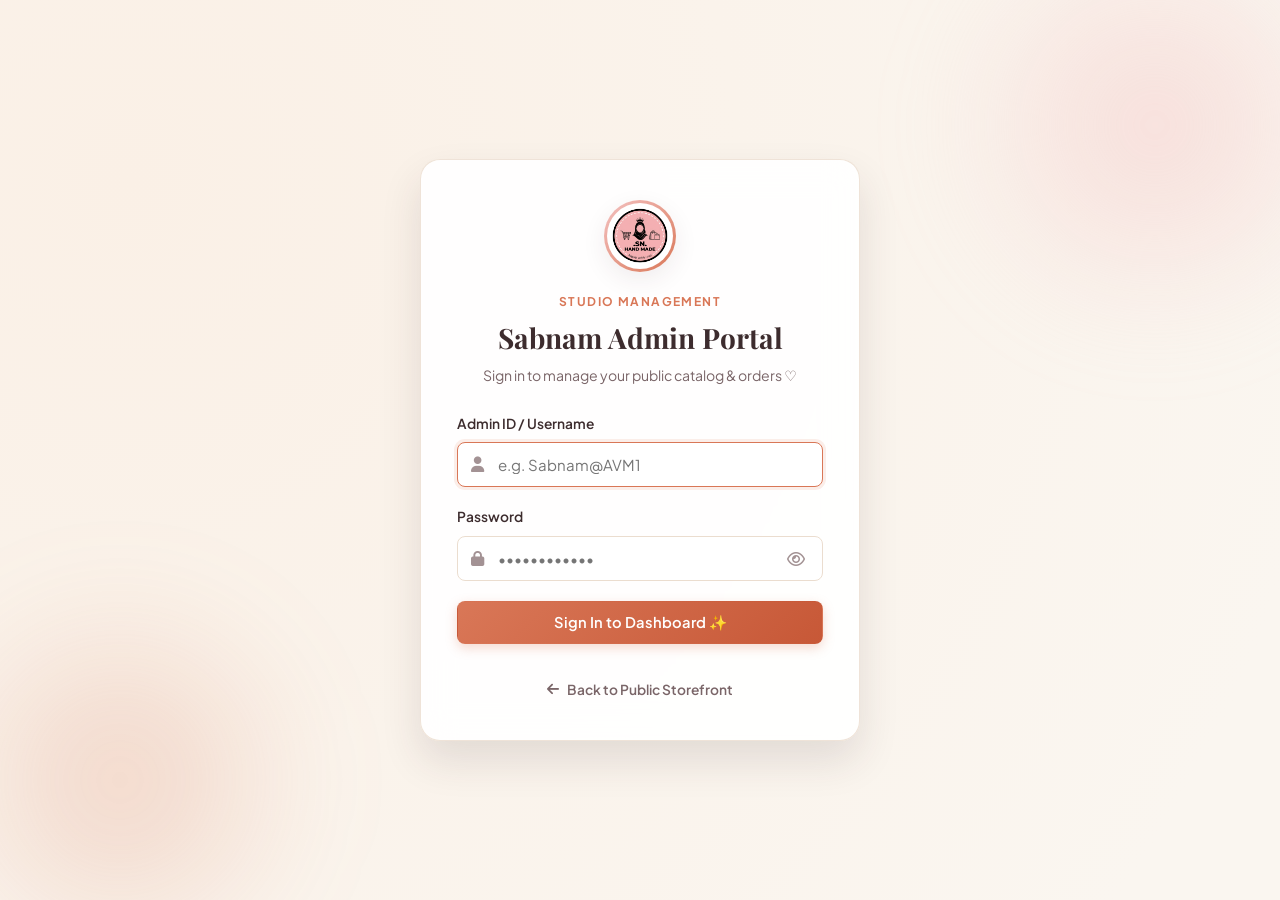
==== admin/index.html @ 28dccd18 "Add files via upload" ====
<!DOCTYPE html>
<html lang="en">
<head>
  <meta charset="UTF-8" />
  <meta name="viewport" content="width=device-width, initial-scale=1.0" />
  <title>Admin Dashboard · Sabnam Handlooms & Arts</title>
  <link rel="preconnect" href="https://fonts.googleapis.com" />
  <link rel="preconnect" href="https://fonts.gstatic.com" crossorigin />
  <link href="https://fonts.googleapis.com/css2?family=Plus+Jakarta+Sans:wght@400;500;600;700;800&family=Playfair+Display:ital,wght@0,600;0,700;1,400&family=Space+Grotesk:wght@500;700&display=swap" rel="stylesheet" />
  <link rel="stylesheet" href="https://cdnjs.cloudflare.com/ajax/libs/font-awesome/6.5.1/css/all.min.css" />
  <link rel="stylesheet" href="/admin/admin.css" />
</head>
<body>

  <!-- ─── TOAST NOTIFICATIONS CONTAINER ────────────────────────── -->
  <div id="toast-container" class="toast-container" aria-live="polite"></div>

  <!-- ─── LOGIN SCREEN (Shown when Unauthenticated) ─────────────── -->
  <div id="login-view" class="login-view">
    <div class="login-backdrop">
      <div class="login-glow-1"></div>
      <div class="login-glow-2"></div>
    </div>
    
    <div class="login-card">
      <div class="login-header">
        <div class="login-logo-wrap">
          <img src="/images/logo.jpg" alt="Sabnam Handlooms Logo" class="login-logo" onerror="this.src='/images/sn_logo.jpg'" />
        </div>
        <span class="login-eyebrow">Studio Management</span>
        <h1 class="login-title">Sabnam Admin Portal</h1>
        <p class="login-subtitle">Sign in to manage your public catalog & orders ♡</p>
      </div>

      <form id="login-form" class="login-form" novalidate>
        <div id="login-error" class="alert-banner alert-error" style="display: none;"></div>

        <div class="form-group">
          <label for="login-id">Admin ID / Username</label>
          <div class="input-icon-wrap">
            <i class="fa-solid fa-user input-icon"></i>
            <input type="text" id="login-id" name="id" class="form-input" placeholder="e.g. Sabnam@AVM1" autocomplete="username" required />
          </div>
        </div>

        <div class="form-group">
          <label for="login-password">Password</label>
          <div class="input-icon-wrap">
            <i class="fa-solid fa-lock input-icon"></i>
            <input type="password" id="login-password" name="password" class="form-input" placeholder="••••••••••••" autocomplete="current-password" required />
            <button type="button" class="btn-toggle-pwd" id="toggle-pwd-btn" aria-label="Toggle password visibility">
              <i class="fa-regular fa-eye"></i>
            </button>
          </div>
        </div>

        <button type="submit" class="btn btn-primary btn-full" id="login-submit-btn">
          <span class="btn-text">Sign In to Dashboard ✨</span>
          <span class="btn-spinner" style="display: none;"><i class="fa-solid fa-circle-notch fa-spin"></i> Authenticating...</span>
        </button>

        <div class="login-footer">
          <a href="/" target="_blank" class="back-to-store-link">
            <i class="fa-solid fa-arrow-left"></i> Back to Public Storefront
          </a>
        </div>
      </form>
    </div>
  </div>

  <!-- ─── MAIN DASHBOARD APPLICATION (Shown when Authenticated) ─── -->
  <div id="app-view" class="app-layout" style="display: none;">
    
    <!-- Sidebar -->
    <aside class="admin-sidebar" id="admin-sidebar">
      <div class="sidebar-brand">
        <div class="brand-avatar">
          <img src="/images/logo.jpg" alt="Logo" onerror="this.src='/images/sn_logo.jpg'" />
        </div>
        <div class="brand-info">
          <span class="brand-name">Sabnam Studio</span>
          <span class="brand-role"><i class="fa-solid fa-shield-halved"></i> Admin Control</span>
        </div>
      </div>

      <nav class="sidebar-nav">
        <div class="nav-section-title">Store Operations</div>
        <a href="#overview" class="nav-item active" data-tab="overview">
          <i class="fa-solid fa-chart-pie"></i>
          <span>Dashboard</span>
        </a>
        <a href="#products" class="nav-item" data-tab="products">
          <i class="fa-solid fa-box-open"></i>
          <span>Products Catalog</span>
          <span class="badge-count" id="sidebar-product-count">0</span>
        </a>
        <button type="button" class="nav-item nav-btn-action" id="sidebar-add-btn">
          <i class="fa-solid fa-circle-plus"></i>
          <span>+ Add New Product</span>
        </button>

        <div class="nav-section-title">Public Storefront</div>
        <a href="/" target="_blank" class="nav-item">
          <i class="fa-solid fa-arrow-up-right-from-square"></i>
          <span>View Live Website</span>
        </a>
      </nav>

      <div class="sidebar-footer">
        <div class="admin-user-pill">
          <div class="user-avatar-circle"><i class="fa-solid fa-user-check"></i></div>
          <div class="user-meta">
            <span class="user-id" id="sidebar-user-id">Sabnam@AVM1</span>
            <span class="user-status"><span class="status-dot"></span> Online</span>
          </div>
        </div>
        <button type="button" class="btn-logout" id="logout-btn" title="Sign out">
          <i class="fa-solid fa-right-from-bracket"></i> Logout
        </button>
      </div>
    </aside>

    <!-- Main Content Area -->
    <div class="admin-main">
      
      <!-- Top Navigation Bar -->
      <header class="admin-topbar">
        <div class="topbar-left">
          <button type="button" class="btn-sidebar-toggle" id="sidebar-toggle" aria-label="Toggle Sidebar">
            <i class="fa-solid fa-bars"></i>
          </button>
          <div class="topbar-title-wrap">
            <h2 class="topbar-page-title" id="page-title">Products Management</h2>
            <span class="topbar-breadcrumb">Sabnam Studio / Catalog Control</span>
          </div>
        </div>

        <div class="topbar-right">
          <a href="/" target="_blank" class="btn btn-store-preview" title="Open live public site">
            <i class="fa-solid fa-store"></i> Live Storefront
          </a>
          <button type="button" class="btn btn-primary" id="topbar-add-btn">
            <i class="fa-solid fa-plus"></i> Add Product
          </button>
        </div>
      </header>

      <!-- Dashboard Scrollable Body -->
      <main class="admin-content">
        
        <!-- Quick Stats Cards Row -->
        <section class="stats-grid" id="stats-section">
          <div class="stat-card stat-total">
            <div class="stat-icon"><i class="fa-solid fa-boxes-stacked"></i></div>
            <div class="stat-info">
              <span class="stat-label">Total Products</span>
              <h3 class="stat-value" id="stat-total">0</h3>
            </div>
          </div>

          <div class="stat-card stat-active">
            <div class="stat-icon"><i class="fa-solid fa-circle-check"></i></div>
            <div class="stat-info">
              <span class="stat-label">Active / Published</span>
              <h3 class="stat-value" id="stat-active">0</h3>
            </div>
          </div>

          <div class="stat-card stat-disabled">
            <div class="stat-icon"><i class="fa-solid fa-eye-slash"></i></div>
            <div class="stat-info">
              <span class="stat-label">Disabled / Hidden</span>
              <h3 class="stat-value" id="stat-disabled">0</h3>
            </div>
          </div>

          <div class="stat-card stat-featured">
            <div class="stat-icon"><i class="fa-solid fa-star"></i></div>
            <div class="stat-info">
              <span class="stat-label">Featured Pieces</span>
              <h3 class="stat-value" id="stat-featured">0</h3>
            </div>
          </div>
        </section>

        <!-- Products Management Panel -->
        <section class="panel-card">
          <div class="panel-header">
            <div class="panel-header-left">
              <h3 class="panel-title">Product Catalog</h3>
              <p class="panel-subtitle">Manage prices, descriptions, images, availability, and display order</p>
            </div>
            <div class="panel-header-right">
              <button type="button" class="btn btn-outline" id="refresh-btn" title="Refresh products list">
                <i class="fa-solid fa-arrows-rotate"></i> Refresh
              </button>
            </div>
          </div>

          <!-- Filter & Search Controls Toolbar -->
          <div class="catalog-toolbar">
            <div class="search-input-wrap">
              <i class="fa-solid fa-magnifying-glass search-icon"></i>
              <input type="text" id="search-input" class="search-input" placeholder="Search by name, category, or description..." />
              <button type="button" id="clear-search-btn" class="clear-search-btn" style="display: none;">
                <i class="fa-solid fa-xmark"></i>
              </button>
            </div>

            <div class="filter-controls">
              <select id="filter-category" class="form-select">
                <option value="all">All Categories</option>
              </select>

              <select id="filter-status" class="form-select">
                <option value="all">All Status</option>
                <option value="active">Active (Visible)</option>
                <option value="disabled">Disabled (Hidden)</option>
                <option value="featured">Featured Only</option>
              </select>

              <select id="filter-stock" class="form-select">
                <option value="all">All Stock Status</option>
                <option value="in_stock">In Stock</option>
                <option value="custom_only">Custom / Made to Order</option>
                <option value="out_of_stock">Out of Stock</option>
              </select>
            </div>
          </div>

          <!-- Loading State -->
          <div id="loading-indicator" class="loading-state" style="display: none;">
            <i class="fa-solid fa-circle-notch fa-spin"></i>
            <p>Loading products from storage...</p>
          </div>

          <!-- Empty State -->
          <div id="empty-state" class="empty-state" style="display: none;">
            <div class="empty-icon"><i class="fa-solid fa-box-open"></i></div>
            <h4>No products found</h4>
            <p id="empty-msg">No products match your search or filter criteria.</p>
            <button type="button" class="btn btn-primary" id="empty-add-btn">+ Add a Product</button>
          </div>

          <!-- Products Table View -->
          <div class="table-responsive" id="table-wrap">
            <table class="admin-table" id="products-table">
              <thead>
                <tr>
                  <th style="width: 70px;">Order</th>
                  <th style="width: 90px;">Image</th>
                  <th>Product Details</th>
                  <th style="width: 140px;">Category</th>
                  <th style="width: 120px;">Price</th>
                  <th style="width: 130px;">Stock State</th>
                  <th style="width: 110px;">Visible?</th>
                  <th style="width: 140px; text-align: right;">Actions</th>
                </tr>
              </thead>
              <tbody id="products-table-body">
                <!-- Injected via JavaScript -->
              </tbody>
            </table>
          </div>
        </section>
      </main>
    </div>
  </div>

  <!-- ─── ADD / EDIT PRODUCT MODAL ──────────────────────────────── -->
  <div class="modal-backdrop" id="product-modal" style="display: none;" role="dialog" aria-modal="true" aria-labelledby="modal-heading">
    <div class="modal-dialog modal-dialog-lg">
      <div class="modal-content">
        
        <div class="modal-header">
          <div class="modal-header-text">
            <h3 class="modal-title" id="modal-heading">Add New Product</h3>
            <p class="modal-subtitle">Fill in the product details to update your storefront</p>
          </div>
          <button type="button" class="modal-close-btn" id="close-modal-btn" aria-label="Close modal">
            <i class="fa-solid fa-xmark"></i>
          </button>
        </div>

        <form id="product-form" class="modal-form" novalidate>
          <input type="hidden" id="form-product-id" name="id" />

          <div class="modal-body-scroll">
            <div id="form-error" class="alert-banner alert-error" style="display: none;"></div>

            <div class="form-grid-2">
              
              <!-- Left Column: Primary Details -->
              <div class="form-col">
                <div class="form-group">
                  <label for="form-name" class="required">Product Name</label>
                  <input type="text" id="form-name" class="form-input" placeholder="e.g. Burgundy Crochet Tote" required />
                </div>

                <div class="form-grid-2-inner">
                  <div class="form-group">
                    <label for="form-category" class="required">Category</label>
                    <input type="text" id="form-category" list="category-datalist" class="form-input" placeholder="e.g. Bags, Anime, Keychains" required />
                    <datalist id="category-datalist">
                      <option value="Bags">
                      <option value="Keychains">
                      <option value="Hair Accessories">
                      <option value="Anime">
                      <option value="Decor">
                      <option value="Embroidery">
                      <option value="Embroidery & Keepsakes">
                      <option value="Islamic Art">
                    </datalist>
                  </div>

                  <div class="form-group">
                    <label for="form-price" class="required">Price (₹)</label>
                    <div class="price-input-group">
                      <span class="price-symbol">₹</span>
                      <input type="number" id="form-price" class="form-input" placeholder="850" min="0" step="1" required />
                    </div>
                  </div>
                </div>

                <div class="form-grid-2-inner">
                  <div class="form-group">
                    <label for="form-stock">Stock / Order Type</label>
                    <select id="form-stock" class="form-select">
                      <option value="in_stock">In Stock (Ready to Ship)</option>
                      <option value="custom_only">Custom / Made to Order</option>
                      <option value="pre_order">Pre-Order</option>
                      <option value="out_of_stock">Out of Stock</option>
                    </select>
                  </div>

                  <div class="form-group">
                    <label for="form-display-order">Display Order</label>
                    <input type="number" id="form-display-order" class="form-input" placeholder="1" min="1" />
                  </div>
                </div>

                <div class="form-group">
                  <label for="form-badge">Badge / Sticker (Optional)</label>
                  <input type="text" id="form-badge" class="form-input" placeholder="e.g. bestseller ♡, fan fav ♡, new arrival 🌹" />
                </div>

                <div class="form-group">
                  <label for="form-tagline">Short Tagline</label>
                  <input type="text" id="form-tagline" class="form-input" placeholder="e.g. handmade with love ♡" />
                </div>

                <div class="form-group">
                  <label for="form-desc">Full Description</label>
                  <textarea id="form-desc" class="form-textarea" rows="4" placeholder="Tell customers about the craftsmanship, materials, styling..."></textarea>
                </div>
              </div>

              <!-- Right Column: Image Management & Toggles -->
              <div class="form-col">
                <div class="form-group">
                  <label class="required">Product Image</label>
                  
                  <!-- Image Dropzone -->
                  <div class="image-dropzone" id="image-dropzone">
                    <input type="file" id="file-input" accept="image/jpeg,image/png,image/webp,image/gif" style="display: none;" />
                    
                    <div id="dropzone-empty" class="dropzone-empty">
                      <i class="fa-solid fa-cloud-arrow-up dropzone-icon"></i>
                      <p class="dropzone-text"><strong>Click to upload</strong> or drag & drop</p>
                      <span class="dropzone-hint">JPG, PNG, WEBP, GIF up to 10MB</span>
                    </div>

                    <div id="dropzone-preview" class="dropzone-preview" style="display: none;">
                      <img id="image-preview-img" src="" alt="Product preview" />
                      <div class="preview-overlay">
                        <button type="button" class="btn-change-img" id="change-img-btn" title="Upload a different photo">
                          <i class="fa-solid fa-camera"></i> Change Photo
                        </button>
                        <button type="button" class="btn-remove-img" id="remove-img-btn" title="Remove photo">
                          <i class="fa-solid fa-trash"></i>
                        </button>
                      </div>
                    </div>
                  </div>

                  <!-- Alternative: Image URL path input -->
                  <div class="image-url-row">
                    <span class="url-label">Or Image Path:</span>
                    <input type="text" id="form-image-url" class="form-input form-input-sm" placeholder="images/... or /uploads/..." />
                  </div>
                </div>

                <!-- Toggles Card -->
                <div class="toggles-card">
                  <div class="toggle-row">
                    <div class="toggle-info">
                      <span class="toggle-title">Visible on Website</span>
                      <span class="toggle-desc">Enable to display this item on the public store</span>
                    </div>
                    <label class="switch">
                      <input type="checkbox" id="form-available" checked />
                      <span class="slider"></span>
                    </label>
                  </div>

                  <div class="toggle-row">
                    <div class="toggle-info">
                      <span class="toggle-title">Featured Piece</span>
                      <span class="toggle-desc">Highlight in hero & recommendations</span>
                    </div>
                    <label class="switch">
                      <input type="checkbox" id="form-featured" />
                      <span class="slider"></span>
                    </label>
                  </div>
                </div>

                <!-- Live Preview Card -->
                <div class="preview-mini-card">
                  <span class="preview-mini-label">Storefront Card Preview:</span>
                  <div class="mini-card-inner">
                    <img id="mini-card-img" src="/images/logo.jpg" alt="Preview" onerror="this.src='/images/sn_logo.jpg'" />
                    <div class="mini-card-info">
                      <span class="mini-card-badge" id="mini-card-badge">bestseller ♡</span>
                      <h4 class="mini-card-name" id="mini-card-name">Product Name</h4>
                      <span class="mini-card-price" id="mini-card-price">₹0</span>
                    </div>
                  </div>
                </div>

              </div>
            </div>
          </div>

          <div class="modal-footer">
            <button type="button" class="btn btn-ghost" id="cancel-modal-btn">Cancel</button>
            <button type="submit" class="btn btn-primary" id="save-product-btn">
              <span class="btn-text"><i class="fa-solid fa-check"></i> Save Product</span>
              <span class="btn-spinner" style="display: none;"><i class="fa-solid fa-circle-notch fa-spin"></i> Saving...</span>
            </button>
          </div>

        </form>
      </div>
    </div>
  </div>

  <!-- ─── DELETE CONFIRMATION MODAL ─────────────────────────────── -->
  <div class="modal-backdrop" id="delete-modal" style="display: none;" role="dialog" aria-modal="true">
    <div class="modal-dialog modal-dialog-sm">
      <div class="modal-content">
        <div class="modal-header modal-header-danger">
          <div class="danger-icon-circle"><i class="fa-solid fa-triangle-exclamation"></i></div>
          <h3 class="modal-title">Delete Product?</h3>
          <button type="button" class="modal-close-btn" id="close-delete-modal-btn">
            <i class="fa-solid fa-xmark"></i>
          </button>
        </div>
        <div class="modal-body">
          <p>Are you sure you want to permanently delete <strong id="delete-product-name">this product</strong>?</p>
          <p class="modal-warning-text">This will remove the product from the public catalog immediately.</p>
        </div>
        <div class="modal-footer">
          <button type="button" class="btn btn-ghost" id="cancel-delete-btn">Cancel</button>
          <button type="button" class="btn btn-danger" id="confirm-delete-btn">
            <span class="btn-text"><i class="fa-solid fa-trash-can"></i> Yes, Delete</span>
            <span class="btn-spinner" style="display: none;"><i class="fa-solid fa-circle-notch fa-spin"></i> Deleting...</span>
          </button>
        </div>
      </div>
    </div>
  </div>

  <script src="/admin/admin.js"></script>
</body>
</html>
---- admin/admin.css ----
/* ═══════════════════════════════════════════════════════════════
   Sabnam Handlooms & Arts — Admin Dashboard Styles
   Cozy Whimsical Studio · Gen-Z Luxury Aesthetic
   ═══════════════════════════════════════════════════════════════ */

:root {
  --bg-primary: #FAF6F0;
  --bg-surface: #FFFFFF;
  --bg-subtle: #F4EFE6;
  --bg-accent-soft: #FDE8E8;
  --text-main: #3D2C2E;
  --text-muted: #7A6568;
  --text-light: #A39294;
  
  --terracotta: #D97757;
  --terracotta-hover: #C26343;
  --terracotta-light: rgba(217, 119, 87, 0.12);
  --pink-accent: #F4C2C2;
  --rose-deep: #C74D60;
  --gold-accent: #E5A93C;

  --success-green: #2E7D32;
  --success-bg: #E8F5E9;
  --warning-amber: #E65100;
  --warning-bg: #FFF3E0;
  --danger-red: #D32F2F;
  --danger-bg: #FFEBEE;
  
  --border-color: #EBDDCF;
  --border-focus: #D97757;
  --shadow-sm: 0 2px 8px rgba(61, 44, 46, 0.05);
  --shadow-md: 0 8px 24px rgba(61, 44, 46, 0.08);
  --shadow-lg: 0 20px 40px rgba(61, 44, 46, 0.12);
  
  --radius-sm: 8px;
  --radius-md: 14px;
  --radius-lg: 20px;
  --radius-full: 9999px;
  
  --transition: all 0.22s cubic-bezier(0.16, 1, 0.3, 1);
  --font-main: 'Plus Jakarta Sans', system-ui, -apple-system, sans-serif;
  --font-serif: 'Playfair Display', Georgia, serif;
}

*, *::before, *::after {
  box-sizing: border-box;
  margin: 0;
  padding: 0;
}

body {
  font-family: var(--font-main);
  background-color: var(--bg-primary);
  color: var(--text-main);
  line-height: 1.5;
  -webkit-font-smoothing: antialiased;
  min-height: 100vh;
}

a {
  color: inherit;
  text-decoration: none;
}

button, input, select, textarea {
  font-family: inherit;
  font-size: inherit;
}

/* ─── TOAST NOTIFICATIONS ─────────────────────────────────────── */
.toast-container {
  position: fixed;
  top: 24px;
  right: 24px;
  z-index: 9999;
  display: flex;
  flex-direction: column;
  gap: 12px;
  pointer-events: none;
}

.toast {
  pointer-events: auto;
  min-width: 280px;
  max-width: 380px;
  padding: 14px 18px;
  border-radius: var(--radius-md);
  background: var(--bg-surface);
  box-shadow: var(--shadow-lg);
  border: 1px solid var(--border-color);
  display: flex;
  align-items: center;
  gap: 12px;
  animation: toastSlideIn 0.3s cubic-bezier(0.16, 1, 0.3, 1);
  transition: var(--transition);
}

.toast-success {
  border-left: 4px solid var(--success-green);
}
.toast-success i { color: var(--success-green); }

.toast-error {
  border-left: 4px solid var(--danger-red);
}
.toast-error i { color: var(--danger-red); }

.toast-info {
  border-left: 4px solid var(--terracotta);
}
.toast-info i { color: var(--terracotta); }

.toast-msg {
  font-size: 0.92rem;
  font-weight: 500;
  color: var(--text-main);
  flex: 1;
}

@keyframes toastSlideIn {
  from { opacity: 0; transform: translateX(40px); }
  to { opacity: 1; transform: translateX(0); }
}

/* ─── LOGIN SCREEN ────────────────────────────────────────────── */
.login-view {
  min-height: 100vh;
  display: flex;
  align-items: center;
  justify-content: center;
  padding: 24px;
  position: relative;
  overflow: hidden;
  background: radial-gradient(circle at 10% 20%, #FAF0E6 0%, #FAF6F0 90%);
}

.login-backdrop {
  position: absolute;
  inset: 0;
  pointer-events: none;
}

.login-glow-1 {
  position: absolute;
  top: -100px;
  right: -100px;
  width: 450px;
  height: 450px;
  background: radial-gradient(circle, rgba(244, 194, 194, 0.45) 0%, transparent 70%);
  border-radius: 50%;
  filter: blur(40px);
}

.login-glow-2 {
  position: absolute;
  bottom: -80px;
  left: -80px;
  width: 400px;
  height: 400px;
  background: radial-gradient(circle, rgba(217, 119, 87, 0.25) 0%, transparent 70%);
  border-radius: 50%;
  filter: blur(50px);
}

.login-card {
  position: relative;
  z-index: 2;
  width: 100%;
  max-width: 440px;
  background: rgba(255, 255, 255, 0.92);
  backdrop-filter: blur(16px);
  border: 1px solid rgba(235, 221, 207, 0.8);
  border-radius: var(--radius-lg);
  padding: 40px 36px;
  box-shadow: var(--shadow-lg);
}

.login-header {
  text-align: center;
  margin-bottom: 28px;
}

.login-logo-wrap {
  width: 72px;
  height: 72px;
  margin: 0 auto 16px;
  border-radius: 50%;
  padding: 3px;
  background: linear-gradient(135deg, var(--pink-accent), var(--terracotta));
  box-shadow: var(--shadow-md);
}

.login-logo {
  width: 100%;
  height: 100%;
  object-fit: cover;
  border-radius: 50%;
}

.login-eyebrow {
  display: inline-block;
  font-size: 0.75rem;
  text-transform: uppercase;
  letter-spacing: 0.12em;
  font-weight: 700;
  color: var(--terracotta);
  margin-bottom: 6px;
}

.login-title {
  font-family: var(--font-serif);
  font-size: 1.75rem;
  font-weight: 700;
  color: var(--text-main);
  margin-bottom: 6px;
}

.login-subtitle {
  font-size: 0.88rem;
  color: var(--text-muted);
}

.login-form {
  display: flex;
  flex-direction: column;
  gap: 20px;
}

.form-group {
  display: flex;
  flex-direction: column;
  gap: 8px;
}

.form-group label {
  font-size: 0.86rem;
  font-weight: 600;
  color: var(--text-main);
}

.form-group label.required::after {
  content: " *";
  color: var(--danger-red);
}

.input-icon-wrap {
  position: relative;
  display: flex;
  align-items: center;
}

.input-icon {
  position: absolute;
  left: 14px;
  color: var(--text-light);
  font-size: 0.95rem;
}

.form-input {
  width: 100%;
  padding: 12px 14px;
  background: var(--bg-surface);
  border: 1px solid var(--border-color);
  border-radius: var(--radius-sm);
  color: var(--text-main);
  font-size: 0.94rem;
  transition: var(--transition);
}

.input-icon-wrap .form-input {
  padding-left: 40px;
  padding-right: 40px;
}

.form-input:focus {
  outline: none;
  border-color: var(--terracotta);
  box-shadow: 0 0 0 3px var(--terracotta-light);
}

.form-input-sm {
  padding: 8px 12px;
  font-size: 0.86rem;
}

.form-textarea {
  width: 100%;
  padding: 12px 14px;
  background: var(--bg-surface);
  border: 1px solid var(--border-color);
  border-radius: var(--radius-sm);
  color: var(--text-main);
  font-size: 0.92rem;
  resize: vertical;
  min-height: 80px;
  transition: var(--transition);
}

.form-textarea:focus {
  outline: none;
  border-color: var(--terracotta);
  box-shadow: 0 0 0 3px var(--terracotta-light);
}

.form-select {
  width: 100%;
  padding: 11px 14px;
  background: var(--bg-surface);
  border: 1px solid var(--border-color);
  border-radius: var(--radius-sm);
  color: var(--text-main);
  font-size: 0.92rem;
  cursor: pointer;
  transition: var(--transition);
}

.form-select:focus {
  outline: none;
  border-color: var(--terracotta);
  box-shadow: 0 0 0 3px var(--terracotta-light);
}

.btn-toggle-pwd {
  position: absolute;
  right: 12px;
  background: none;
  border: none;
  color: var(--text-light);
  cursor: pointer;
  padding: 6px;
  transition: var(--transition);
}

.btn-toggle-pwd:hover {
  color: var(--terracotta);
}

.alert-banner {
  padding: 12px 16px;
  border-radius: var(--radius-sm);
  font-size: 0.88rem;
  font-weight: 500;
  display: flex;
  align-items: center;
  gap: 10px;
}

.alert-error {
  background: var(--danger-bg);
  color: var(--danger-red);
  border: 1px solid rgba(211, 47, 47, 0.2);
}

.login-footer {
  margin-top: 12px;
  text-align: center;
}

.back-to-store-link {
  display: inline-flex;
  align-items: center;
  gap: 8px;
  font-size: 0.86rem;
  color: var(--text-muted);
  font-weight: 600;
  transition: var(--transition);
}

.back-to-store-link:hover {
  color: var(--terracotta);
}

/* ─── BUTTONS ─────────────────────────────────────────────────── */
.btn {
  display: inline-flex;
  align-items: center;
  justify-content: center;
  gap: 8px;
  padding: 11px 20px;
  font-weight: 600;
  font-size: 0.92rem;
  border-radius: var(--radius-sm);
  border: 1px solid transparent;
  cursor: pointer;
  transition: var(--transition);
}

.btn-primary {
  background: linear-gradient(135deg, var(--terracotta), #C75837);
  color: #FFFFFF;
  box-shadow: 0 4px 12px rgba(217, 119, 87, 0.28);
}

.btn-primary:hover {
  background: linear-gradient(135deg, var(--terracotta-hover), #B54D2F);
  box-shadow: 0 6px 16px rgba(217, 119, 87, 0.38);
  transform: translateY(-1px);
}

.btn-primary:active {
  transform: translateY(0);
}

.btn-outline {
  background: var(--bg-surface);
  border-color: var(--border-color);
  color: var(--text-main);
}

.btn-outline:hover {
  border-color: var(--terracotta);
  color: var(--terracotta);
  background: var(--terracotta-light);
}

.btn-ghost {
  background: transparent;
  color: var(--text-muted);
}

.btn-ghost:hover {
  background: var(--bg-subtle);
  color: var(--text-main);
}

.btn-danger {
  background: var(--danger-red);
  color: #FFFFFF;
}

.btn-danger:hover {
  background: #B71C1C;
  box-shadow: 0 4px 12px rgba(211, 47, 47, 0.3);
}

.btn-full {
  width: 100%;
}

.btn-store-preview {
  display: inline-flex;
  align-items: center;
  gap: 8px;
  padding: 8px 16px;
  font-size: 0.86rem;
  font-weight: 600;
  border-radius: var(--radius-full);
  background: var(--bg-subtle);
  color: var(--text-main);
  border: 1px solid var(--border-color);
  transition: var(--transition);
}

.btn-store-preview:hover {
  background: #FFFFFF;
  border-color: var(--terracotta);
  color: var(--terracotta);
}

/* ─── APP LAYOUT (SIDEBAR + MAIN) ────────────────────────────── */
.app-layout {
  display: flex;
  min-height: 100vh;
}

.admin-sidebar {
  width: 260px;
  background: #FFFFFF;
  border-right: 1px solid var(--border-color);
  display: flex;
  flex-direction: column;
  position: fixed;
  top: 0;
  bottom: 0;
  left: 0;
  z-index: 100;
  transition: var(--transition);
}

.sidebar-brand {
  padding: 24px 20px;
  display: flex;
  align-items: center;
  gap: 12px;
  border-bottom: 1px solid var(--border-color);
}

.brand-avatar {
  width: 44px;
  height: 44px;
  border-radius: 50%;
  overflow: hidden;
  border: 2px solid var(--pink-accent);
  flex-shrink: 0;
}

.brand-avatar img {
  width: 100%;
  height: 100%;
  object-fit: cover;
}

.brand-name {
  font-family: var(--font-serif);
  font-weight: 700;
  font-size: 1.05rem;
  color: var(--text-main);
  display: block;
}

.brand-role {
  font-size: 0.74rem;
  font-weight: 600;
  color: var(--terracotta);
  text-transform: uppercase;
  letter-spacing: 0.06em;
  display: flex;
  align-items: center;
  gap: 4px;
}

.sidebar-nav {
  padding: 20px 14px;
  display: flex;
  flex-direction: column;
  gap: 6px;
  flex: 1;
  overflow-y: auto;
}

.nav-section-title {
  font-size: 0.72rem;
  text-transform: uppercase;
  letter-spacing: 0.1em;
  font-weight: 700;
  color: var(--text-light);
  padding: 12px 10px 4px;
}

.nav-item {
  display: flex;
  align-items: center;
  gap: 12px;
  padding: 10px 14px;
  border-radius: var(--radius-sm);
  color: var(--text-muted);
  font-weight: 600;
  font-size: 0.9rem;
  transition: var(--transition);
  border: none;
  background: transparent;
  width: 100%;
  text-align: left;
  cursor: pointer;
}

.nav-item i {
  font-size: 1rem;
  width: 20px;
  text-align: center;
  color: var(--text-light);
  transition: var(--transition);
}

.nav-item:hover {
  background: var(--bg-subtle);
  color: var(--text-main);
}

.nav-item:hover i {
  color: var(--terracotta);
}

.nav-item.active {
  background: var(--terracotta-light);
  color: var(--terracotta);
}

.nav-item.active i {
  color: var(--terracotta);
}

.badge-count {
  margin-left: auto;
  background: var(--terracotta);
  color: #FFFFFF;
  font-size: 0.72rem;
  font-weight: 700;
  padding: 2px 7px;
  border-radius: var(--radius-full);
}

.nav-btn-action {
  background: var(--terracotta);
  color: #FFFFFF !important;
  margin-top: 6px;
}

.nav-btn-action i {
  color: #FFFFFF !important;
}

.nav-btn-action:hover {
  background: var(--terracotta-hover) !important;
}

.sidebar-footer {
  padding: 16px 14px;
  border-top: 1px solid var(--border-color);
  display: flex;
  flex-direction: column;
  gap: 12px;
}

.admin-user-pill {
  display: flex;
  align-items: center;
  gap: 10px;
  padding: 8px;
  background: var(--bg-subtle);
  border-radius: var(--radius-sm);
}

.user-avatar-circle {
  width: 32px;
  height: 32px;
  border-radius: 50%;
  background: var(--terracotta-light);
  color: var(--terracotta);
  display: flex;
  align-items: center;
  justify-content: center;
  font-size: 0.85rem;
}

.user-meta {
  display: flex;
  flex-direction: column;
}

.user-id {
  font-size: 0.82rem;
  font-weight: 700;
  color: var(--text-main);
}

.user-status {
  font-size: 0.72rem;
  color: var(--success-green);
  font-weight: 600;
  display: flex;
  align-items: center;
  gap: 5px;
}

.status-dot {
  width: 6px;
  height: 6px;
  border-radius: 50%;
  background: var(--success-green);
  display: inline-block;
}

.btn-logout {
  width: 100%;
  padding: 8px 12px;
  background: transparent;
  border: 1px solid var(--border-color);
  border-radius: var(--radius-sm);
  color: var(--danger-red);
  font-size: 0.84rem;
  font-weight: 600;
  cursor: pointer;
  display: flex;
  align-items: center;
  justify-content: center;
  gap: 8px;
  transition: var(--transition);
}

.btn-logout:hover {
  background: var(--danger-bg);
  border-color: rgba(211, 47, 47, 0.3);
}

/* ─── MAIN CONTENT ────────────────────────────────────────────── */
.admin-main {
  margin-left: 260px;
  flex: 1;
  display: flex;
  flex-direction: column;
  min-width: 0;
}

.admin-topbar {
  background: rgba(255, 255, 255, 0.9);
  backdrop-filter: blur(12px);
  border-bottom: 1px solid var(--border-color);
  padding: 16px 28px;
  display: flex;
  align-items: center;
  justify-content: space-between;
  position: sticky;
  top: 0;
  z-index: 50;
}

.topbar-left {
  display: flex;
  align-items: center;
  gap: 16px;
}

.btn-sidebar-toggle {
  display: none;
  background: none;
  border: 1px solid var(--border-color);
  padding: 8px 10px;
  border-radius: var(--radius-sm);
  color: var(--text-main);
  cursor: pointer;
}

.topbar-page-title {
  font-family: var(--font-serif);
  font-size: 1.35rem;
  font-weight: 700;
  color: var(--text-main);
}

.topbar-breadcrumb {
  font-size: 0.78rem;
  color: var(--text-light);
  font-weight: 500;
}

.topbar-right {
  display: flex;
  align-items: center;
  gap: 12px;
}

.admin-content {
  padding: 28px;
  display: flex;
  flex-direction: column;
  gap: 24px;
}

/* ─── STATS CARDS ─────────────────────────────────────────────── */
.stats-grid {
  display: grid;
  grid-template-columns: repeat(auto-fit, minmax(200px, 1fr));
  gap: 18px;
}

.stat-card {
  background: var(--bg-surface);
  border: 1px solid var(--border-color);
  border-radius: var(--radius-md);
  padding: 20px 18px;
  box-shadow: var(--shadow-sm);
  display: flex;
  align-items: center;
  gap: 16px;
  transition: var(--transition);
}

.stat-card:hover {
  box-shadow: var(--shadow-md);
  transform: translateY(-2px);
}

.stat-icon {
  width: 48px;
  height: 48px;
  border-radius: var(--radius-md);
  display: flex;
  align-items: center;
  justify-content: center;
  font-size: 1.25rem;
  flex-shrink: 0;
}

.stat-total .stat-icon { background: var(--bg-subtle); color: var(--text-main); }
.stat-active .stat-icon { background: var(--success-bg); color: var(--success-green); }
.stat-disabled .stat-icon { background: var(--warning-bg); color: var(--warning-amber); }
.stat-featured .stat-icon { background: rgba(244, 194, 194, 0.4); color: var(--rose-deep); }

.stat-info {
  display: flex;
  flex-direction: column;
}

.stat-label {
  font-size: 0.78rem;
  font-weight: 600;
  text-transform: uppercase;
  letter-spacing: 0.06em;
  color: var(--text-muted);
}

.stat-value {
  font-size: 1.65rem;
  font-weight: 800;
  color: var(--text-main);
  line-height: 1.1;
  margin-top: 4px;
}

/* ─── CATALOG PANEL ───────────────────────────────────────────── */
.panel-card {
  background: var(--bg-surface);
  border: 1px solid var(--border-color);
  border-radius: var(--radius-lg);
  box-shadow: var(--shadow-sm);
  overflow: hidden;
}

.panel-header {
  padding: 20px 24px;
  border-bottom: 1px solid var(--border-color);
  display: flex;
  align-items: center;
  justify-content: space-between;
}

.panel-title {
  font-family: var(--font-serif);
  font-size: 1.2rem;
  font-weight: 700;
  color: var(--text-main);
}

.panel-subtitle {
  font-size: 0.82rem;
  color: var(--text-muted);
}

/* ─── CATALOG TOOLBAR ─────────────────────────────────────────── */
.catalog-toolbar {
  padding: 16px 24px;
  background: var(--bg-subtle);
  border-bottom: 1px solid var(--border-color);
  display: flex;
  flex-wrap: wrap;
  gap: 14px;
  align-items: center;
  justify-content: space-between;
}

.search-input-wrap {
  position: relative;
  flex: 1;
  min-width: 240px;
  max-width: 400px;
}

.search-icon {
  position: absolute;
  left: 12px;
  top: 50%;
  transform: translateY(-50%);
  color: var(--text-light);
  font-size: 0.86rem;
}

.search-input {
  width: 100%;
  padding: 9px 34px 9px 34px;
  background: var(--bg-surface);
  border: 1px solid var(--border-color);
  border-radius: var(--radius-full);
  font-size: 0.88rem;
  color: var(--text-main);
  transition: var(--transition);
}

.search-input:focus {
  outline: none;
  border-color: var(--terracotta);
  box-shadow: 0 0 0 3px var(--terracotta-light);
}

.clear-search-btn {
  position: absolute;
  right: 10px;
  top: 50%;
  transform: translateY(-50%);
  background: none;
  border: none;
  color: var(--text-light);
  cursor: pointer;
  padding: 4px;
}

.filter-controls {
  display: flex;
  flex-wrap: wrap;
  gap: 10px;
}

.filter-controls .form-select {
  width: auto;
  padding: 8px 12px;
  font-size: 0.86rem;
  border-radius: var(--radius-sm);
}

/* ─── PRODUCTS TABLE ──────────────────────────────────────────── */
.table-responsive {
  overflow-x: auto;
}

.admin-table {
  width: 100%;
  border-collapse: collapse;
  text-align: left;
}

.admin-table th {
  padding: 14px 18px;
  background: #FAF7F2;
  color: var(--text-muted);
  font-size: 0.76rem;
  font-weight: 700;
  text-transform: uppercase;
  letter-spacing: 0.08em;
  border-bottom: 1px solid var(--border-color);
}

.admin-table td {
  padding: 16px 18px;
  border-bottom: 1px solid var(--border-color);
  font-size: 0.9rem;
  vertical-align: middle;
}

.admin-table tbody tr {
  transition: var(--transition);
}

.admin-table tbody tr:hover {
  background: rgba(250, 246, 240, 0.6);
}

.admin-table tbody tr.row-disabled {
  opacity: 0.65;
  background: rgba(240, 235, 228, 0.4);
}

.product-cell-thumb {
  width: 60px;
  height: 60px;
  border-radius: var(--radius-sm);
  object-fit: cover;
  border: 1px solid var(--border-color);
  background: var(--bg-subtle);
  display: block;
}

.product-cell-details {
  display: flex;
  flex-direction: column;
  gap: 3px;
}

.product-cell-title {
  font-weight: 700;
  color: var(--text-main);
  font-size: 0.94rem;
  display: flex;
  align-items: center;
  gap: 6px;
}

.badge-featured {
  background: #FFF0F0;
  color: var(--rose-deep);
  font-size: 0.68rem;
  font-weight: 700;
  padding: 1px 6px;
  border-radius: var(--radius-full);
  border: 1px solid rgba(224, 90, 71, 0.2);
}

.product-cell-tagline {
  font-size: 0.78rem;
  color: var(--text-muted);
}

.product-cell-desc {
  font-size: 0.78rem;
  color: var(--text-light);
  display: -webkit-box;
  -webkit-line-clamp: 1;
  -webkit-box-orient: vertical;
  overflow: hidden;
  max-width: 280px;
}

.pill-category {
  display: inline-block;
  padding: 3px 10px;
  border-radius: var(--radius-full);
  font-size: 0.78rem;
  font-weight: 600;
  background: var(--bg-subtle);
  color: var(--text-main);
  border: 1px solid var(--border-color);
}

.product-cell-price {
  font-weight: 800;
  font-size: 0.98rem;
  color: var(--terracotta);
}

.pill-stock {
  display: inline-flex;
  align-items: center;
  gap: 5px;
  padding: 4px 10px;
  border-radius: var(--radius-full);
  font-size: 0.76rem;
  font-weight: 700;
}

.stock-in_stock { background: var(--success-bg); color: var(--success-green); }
.stock-custom_only { background: var(--warning-bg); color: var(--warning-amber); }
.stock-out_of_stock { background: var(--danger-bg); color: var(--danger-red); }
.stock-pre_order { background: #EDE7F6; color: #5E35B1; }

.table-actions {
  display: flex;
  align-items: center;
  justify-content: flex-end;
  gap: 6px;
}

.btn-icon {
  width: 32px;
  height: 32px;
  border-radius: var(--radius-sm);
  border: 1px solid var(--border-color);
  background: var(--bg-surface);
  color: var(--text-muted);
  display: inline-flex;
  align-items: center;
  justify-content: center;
  cursor: pointer;
  transition: var(--transition);
  font-size: 0.84rem;
}

.btn-icon:hover {
  background: var(--terracotta-light);
  color: var(--terracotta);
  border-color: var(--terracotta);
}

.btn-icon-danger:hover {
  background: var(--danger-bg);
  color: var(--danger-red);
  border-color: var(--danger-red);
}

.order-cell {
  display: flex;
  align-items: center;
  gap: 4px;
}

.order-number {
  font-weight: 700;
  font-size: 0.86rem;
  color: var(--text-muted);
  width: 24px;
  text-align: center;
}

.order-btn-col {
  display: flex;
  flex-direction: column;
  gap: 2px;
}

.btn-order-arrow {
  background: none;
  border: none;
  font-size: 0.68rem;
  color: var(--text-light);
  cursor: pointer;
  padding: 1px 4px;
  line-height: 1;
}

.btn-order-arrow:hover {
  color: var(--terracotta);
}

/* ─── SWITCH TOGGLE ───────────────────────────────────────────── */
.switch {
  position: relative;
  display: inline-block;
  width: 44px;
  height: 24px;
}

.switch input {
  opacity: 0;
  width: 0;
  height: 0;
}

.slider {
  position: absolute;
  cursor: pointer;
  inset: 0;
  background-color: #D1C5B8;
  transition: 0.25s cubic-bezier(0.16, 1, 0.3, 1);
  border-radius: 24px;
}

.slider:before {
  position: absolute;
  content: "";
  height: 18px;
  width: 18px;
  left: 3px;
  bottom: 3px;
  background-color: white;
  transition: 0.25s cubic-bezier(0.16, 1, 0.3, 1);
  border-radius: 50%;
  box-shadow: 0 1px 4px rgba(0, 0, 0, 0.15);
}

input:checked + .slider {
  background-color: var(--success-green);
}

input:checked + .slider:before {
  transform: translateX(20px);
}

/* ─── MODAL DIALOGS ───────────────────────────────────────────── */
.modal-backdrop {
  position: fixed;
  inset: 0;
  background: rgba(61, 44, 46, 0.55);
  backdrop-filter: blur(4px);
  z-index: 1000;
  display: flex;
  align-items: center;
  justify-content: center;
  padding: 20px;
  animation: fadeIn 0.2s ease;
}

.modal-dialog {
  width: 100%;
  max-width: 500px;
  max-height: 90vh;
  display: flex;
  flex-direction: column;
}

.modal-dialog-lg {
  max-width: 820px;
}

.modal-dialog-sm {
  max-width: 420px;
}

.modal-content {
  background: var(--bg-surface);
  border-radius: var(--radius-lg);
  box-shadow: var(--shadow-lg);
  display: flex;
  flex-direction: column;
  overflow: hidden;
  max-height: 88vh;
  border: 1px solid var(--border-color);
}

.modal-header {
  padding: 20px 24px;
  border-bottom: 1px solid var(--border-color);
  display: flex;
  align-items: center;
  justify-content: space-between;
}

.modal-title {
  font-family: var(--font-serif);
  font-size: 1.3rem;
  font-weight: 700;
  color: var(--text-main);
}

.modal-subtitle {
  font-size: 0.82rem;
  color: var(--text-muted);
}

.modal-close-btn {
  background: none;
  border: none;
  font-size: 1.2rem;
  color: var(--text-light);
  cursor: pointer;
  padding: 4px;
  transition: var(--transition);
}

.modal-close-btn:hover {
  color: var(--text-main);
}

.modal-form {
  display: flex;
  flex-direction: column;
  overflow: hidden;
  flex: 1;
}

.modal-body-scroll {
  padding: 24px;
  overflow-y: auto;
  display: flex;
  flex-direction: column;
  gap: 18px;
}

.modal-footer {
  padding: 16px 24px;
  background: var(--bg-subtle);
  border-top: 1px solid var(--border-color);
  display: flex;
  align-items: center;
  justify-content: flex-end;
  gap: 12px;
}

.form-grid-2 {
  display: grid;
  grid-template-columns: 1.1fr 0.9fr;
  gap: 24px;
}

.form-grid-2-inner {
  display: grid;
  grid-template-columns: 1fr 1fr;
  gap: 12px;
}

.form-col {
  display: flex;
  flex-direction: column;
  gap: 16px;
}

.price-input-group {
  position: relative;
  display: flex;
  align-items: center;
}

.price-symbol {
  position: absolute;
  left: 12px;
  font-weight: 700;
  color: var(--terracotta);
}

.price-input-group .form-input {
  padding-left: 28px;
}

/* ─── IMAGE DROPZONE ──────────────────────────────────────────── */
.image-dropzone {
  border: 2px dashed var(--border-color);
  border-radius: var(--radius-md);
  padding: 20px;
  text-align: center;
  background: var(--bg-subtle);
  cursor: pointer;
  transition: var(--transition);
  position: relative;
  min-height: 170px;
  display: flex;
  align-items: center;
  justify-content: center;
}

.image-dropzone:hover, .image-dropzone.dragover {
  border-color: var(--terracotta);
  background: var(--terracotta-light);
}

.dropzone-icon {
  font-size: 2.2rem;
  color: var(--terracotta);
  margin-bottom: 8px;
}

.dropzone-text {
  font-size: 0.88rem;
  color: var(--text-main);
}

.dropzone-hint {
  font-size: 0.74rem;
  color: var(--text-muted);
  display: block;
  margin-top: 4px;
}

.dropzone-preview {
  position: relative;
  width: 100%;
  height: 160px;
  border-radius: var(--radius-sm);
  overflow: hidden;
}

.dropzone-preview img {
  width: 100%;
  height: 100%;
  object-fit: cover;
}

.preview-overlay {
  position: absolute;
  inset: 0;
  background: rgba(61, 44, 46, 0.65);
  display: flex;
  align-items: center;
  justify-content: center;
  gap: 10px;
  opacity: 0;
  transition: var(--transition);
}

.dropzone-preview:hover .preview-overlay {
  opacity: 1;
}

.btn-change-img, .btn-remove-img {
  padding: 8px 12px;
  border-radius: var(--radius-sm);
  border: none;
  font-size: 0.8rem;
  font-weight: 600;
  cursor: pointer;
  display: inline-flex;
  align-items: center;
  gap: 5px;
  transition: var(--transition);
}

.btn-change-img {
  background: #FFFFFF;
  color: var(--text-main);
}

.btn-remove-img {
  background: var(--danger-red);
  color: #FFFFFF;
}

.image-url-row {
  display: flex;
  align-items: center;
  gap: 8px;
  margin-top: 8px;
}

.url-label {
  font-size: 0.76rem;
  font-weight: 600;
  color: var(--text-muted);
  white-space: nowrap;
}

/* ─── TOGGLES CARD & MINI PREVIEW ─────────────────────────────── */
.toggles-card {
  background: var(--bg-subtle);
  border: 1px solid var(--border-color);
  border-radius: var(--radius-md);
  padding: 14px 16px;
  display: flex;
  flex-direction: column;
  gap: 12px;
}

.toggle-row {
  display: flex;
  align-items: center;
  justify-content: space-between;
}

.toggle-title {
  display: block;
  font-size: 0.86rem;
  font-weight: 700;
  color: var(--text-main);
}

.toggle-desc {
  display: block;
  font-size: 0.74rem;
  color: var(--text-muted);
}

.preview-mini-card {
  border: 1px solid var(--border-color);
  border-radius: var(--radius-md);
  padding: 12px;
  background: #FFFFFF;
}

.preview-mini-label {
  font-size: 0.72rem;
  font-weight: 700;
  text-transform: uppercase;
  color: var(--text-light);
  display: block;
  margin-bottom: 8px;
}

.mini-card-inner {
  display: flex;
  align-items: center;
  gap: 12px;
  background: var(--bg-primary);
  padding: 10px;
  border-radius: var(--radius-sm);
}

.mini-card-inner img {
  width: 50px;
  height: 50px;
  border-radius: var(--radius-sm);
  object-fit: cover;
}

.mini-card-badge {
  font-size: 0.65rem;
  font-weight: 700;
  color: var(--terracotta);
  text-transform: lowercase;
}

.mini-card-name {
  font-size: 0.88rem;
  font-weight: 700;
  color: var(--text-main);
  margin: 1px 0;
}

.mini-card-price {
  font-size: 0.85rem;
  font-weight: 800;
  color: var(--terracotta);
}

/* ─── DANGER MODAL ────────────────────────────────────────────── */
.modal-header-danger {
  border-bottom: none;
  padding-bottom: 0;
  flex-direction: column;
  align-items: center;
  text-align: center;
  position: relative;
}

.modal-header-danger .modal-close-btn {
  position: absolute;
  top: 16px;
  right: 16px;
}

.danger-icon-circle {
  width: 54px;
  height: 54px;
  border-radius: 50%;
  background: var(--danger-bg);
  color: var(--danger-red);
  display: flex;
  align-items: center;
  justify-content: center;
  font-size: 1.5rem;
  margin-bottom: 12px;
}

.modal-warning-text {
  font-size: 0.82rem;
  color: var(--danger-red);
  margin-top: 6px;
}

.modal-body {
  padding: 20px 24px;
  text-align: center;
}

/* ─── STATES (LOADING & EMPTY) ────────────────────────────────── */
.loading-state, .empty-state {
  padding: 48px 24px;
  text-align: center;
  display: flex;
  flex-direction: column;
  align-items: center;
  justify-content: center;
  gap: 12px;
  color: var(--text-muted);
}

.loading-state i {
  font-size: 2rem;
  color: var(--terracotta);
}

.empty-icon {
  width: 60px;
  height: 60px;
  border-radius: 50%;
  background: var(--bg-subtle);
  display: flex;
  align-items: center;
  justify-content: center;
  font-size: 1.8rem;
  color: var(--text-light);
  margin-bottom: 4px;
}

.empty-state h4 {
  font-size: 1.1rem;
  color: var(--text-main);
}

/* ─── RESPONSIVE BREAKPOINTS ──────────────────────────────────── */
@media (max-width: 900px) {
  .admin-sidebar {
    transform: translateX(-100%);
  }

  .admin-sidebar.open {
    transform: translateX(0);
    box-shadow: var(--shadow-lg);
  }

  .admin-main {
    margin-left: 0;
  }

  .btn-sidebar-toggle {
    display: inline-flex;
  }

  .form-grid-2 {
    grid-template-columns: 1fr;
  }
}

@media (max-width: 600px) {
  .admin-topbar {
    padding: 12px 16px;
  }

  .admin-content {
    padding: 16px;
  }

  .catalog-toolbar {
    padding: 12px 16px;
  }

  .search-input-wrap {
    max-width: 100%;
  }

  .stats-grid {
    grid-template-columns: 1fr 1fr;
  }

  .topbar-breadcrumb {
    display: none;
  }
}
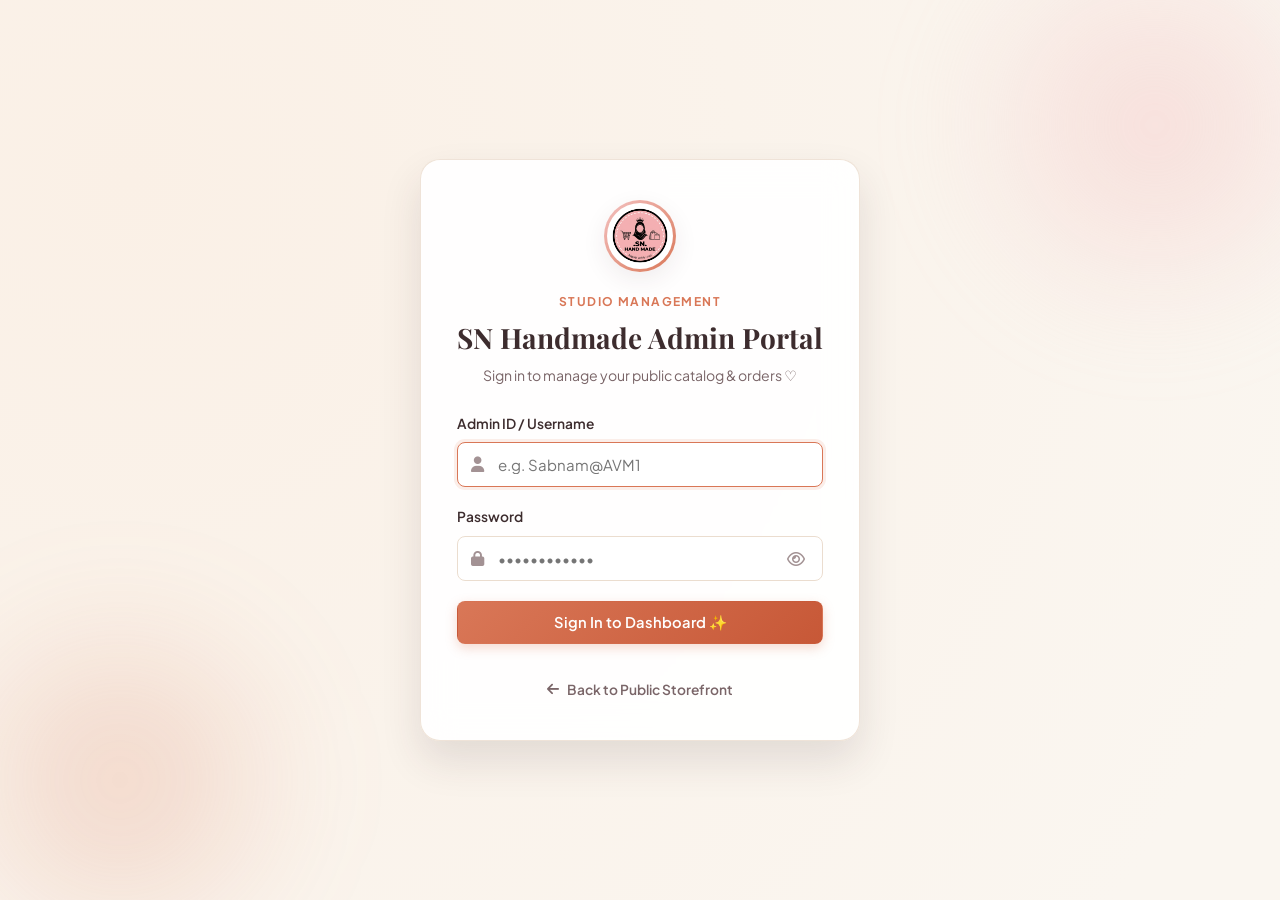
==== commit 041aabbb: "Add files via upload" ====
--- a/admin/index.html
+++ b/admin/index.html
@@ -1,476 +1,476 @@
-<!DOCTYPE html>
-<html lang="en">
-<head>
-  <meta charset="UTF-8" />
-  <meta name="viewport" content="width=device-width, initial-scale=1.0" />
-  <title>Admin Dashboard · Sabnam Handlooms & Arts</title>
-  <link rel="preconnect" href="https://fonts.googleapis.com" />
-  <link rel="preconnect" href="https://fonts.gstatic.com" crossorigin />
-  <link href="https://fonts.googleapis.com/css2?family=Plus+Jakarta+Sans:wght@400;500;600;700;800&family=Playfair+Display:ital,wght@0,600;0,700;1,400&family=Space+Grotesk:wght@500;700&display=swap" rel="stylesheet" />
-  <link rel="stylesheet" href="https://cdnjs.cloudflare.com/ajax/libs/font-awesome/6.5.1/css/all.min.css" />
-  <link rel="stylesheet" href="/admin/admin.css" />
-</head>
-<body>
-
-  <!-- ─── TOAST NOTIFICATIONS CONTAINER ────────────────────────── -->
-  <div id="toast-container" class="toast-container" aria-live="polite"></div>
-
-  <!-- ─── LOGIN SCREEN (Shown when Unauthenticated) ─────────────── -->
-  <div id="login-view" class="login-view">
-    <div class="login-backdrop">
-      <div class="login-glow-1"></div>
-      <div class="login-glow-2"></div>
-    </div>
-    
-    <div class="login-card">
-      <div class="login-header">
-        <div class="login-logo-wrap">
-          <img src="/images/logo.jpg" alt="Sabnam Handlooms Logo" class="login-logo" onerror="this.src='/images/sn_logo.jpg'" />
-        </div>
-        <span class="login-eyebrow">Studio Management</span>
-        <h1 class="login-title">Sabnam Admin Portal</h1>
-        <p class="login-subtitle">Sign in to manage your public catalog & orders ♡</p>
-      </div>
-
-      <form id="login-form" class="login-form" novalidate>
-        <div id="login-error" class="alert-banner alert-error" style="display: none;"></div>
-
-        <div class="form-group">
-          <label for="login-id">Admin ID / Username</label>
-          <div class="input-icon-wrap">
-            <i class="fa-solid fa-user input-icon"></i>
-            <input type="text" id="login-id" name="id" class="form-input" placeholder="e.g. Sabnam@AVM1" autocomplete="username" required />
-          </div>
-        </div>
-
-        <div class="form-group">
-          <label for="login-password">Password</label>
-          <div class="input-icon-wrap">
-            <i class="fa-solid fa-lock input-icon"></i>
-            <input type="password" id="login-password" name="password" class="form-input" placeholder="••••••••••••" autocomplete="current-password" required />
-            <button type="button" class="btn-toggle-pwd" id="toggle-pwd-btn" aria-label="Toggle password visibility">
-              <i class="fa-regular fa-eye"></i>
-            </button>
-          </div>
-        </div>
-
-        <button type="submit" class="btn btn-primary btn-full" id="login-submit-btn">
-          <span class="btn-text">Sign In to Dashboard ✨</span>
-          <span class="btn-spinner" style="display: none;"><i class="fa-solid fa-circle-notch fa-spin"></i> Authenticating...</span>
-        </button>
-
-        <div class="login-footer">
-          <a href="/" target="_blank" class="back-to-store-link">
-            <i class="fa-solid fa-arrow-left"></i> Back to Public Storefront
-          </a>
-        </div>
-      </form>
-    </div>
-  </div>
-
-  <!-- ─── MAIN DASHBOARD APPLICATION (Shown when Authenticated) ─── -->
-  <div id="app-view" class="app-layout" style="display: none;">
-    
-    <!-- Sidebar -->
-    <aside class="admin-sidebar" id="admin-sidebar">
-      <div class="sidebar-brand">
-        <div class="brand-avatar">
-          <img src="/images/logo.jpg" alt="Logo" onerror="this.src='/images/sn_logo.jpg'" />
-        </div>
-        <div class="brand-info">
-          <span class="brand-name">Sabnam Studio</span>
-          <span class="brand-role"><i class="fa-solid fa-shield-halved"></i> Admin Control</span>
-        </div>
-      </div>
-
-      <nav class="sidebar-nav">
-        <div class="nav-section-title">Store Operations</div>
-        <a href="#overview" class="nav-item active" data-tab="overview">
-          <i class="fa-solid fa-chart-pie"></i>
-          <span>Dashboard</span>
-        </a>
-        <a href="#products" class="nav-item" data-tab="products">
-          <i class="fa-solid fa-box-open"></i>
-          <span>Products Catalog</span>
-          <span class="badge-count" id="sidebar-product-count">0</span>
-        </a>
-        <button type="button" class="nav-item nav-btn-action" id="sidebar-add-btn">
-          <i class="fa-solid fa-circle-plus"></i>
-          <span>+ Add New Product</span>
-        </button>
-
-        <div class="nav-section-title">Public Storefront</div>
-        <a href="/" target="_blank" class="nav-item">
-          <i class="fa-solid fa-arrow-up-right-from-square"></i>
-          <span>View Live Website</span>
-        </a>
-      </nav>
-
-      <div class="sidebar-footer">
-        <div class="admin-user-pill">
-          <div class="user-avatar-circle"><i class="fa-solid fa-user-check"></i></div>
-          <div class="user-meta">
-            <span class="user-id" id="sidebar-user-id">Sabnam@AVM1</span>
-            <span class="user-status"><span class="status-dot"></span> Online</span>
-          </div>
-        </div>
-        <button type="button" class="btn-logout" id="logout-btn" title="Sign out">
-          <i class="fa-solid fa-right-from-bracket"></i> Logout
-        </button>
-      </div>
-    </aside>
-
-    <!-- Main Content Area -->
-    <div class="admin-main">
-      
-      <!-- Top Navigation Bar -->
-      <header class="admin-topbar">
-        <div class="topbar-left">
-          <button type="button" class="btn-sidebar-toggle" id="sidebar-toggle" aria-label="Toggle Sidebar">
-            <i class="fa-solid fa-bars"></i>
-          </button>
-          <div class="topbar-title-wrap">
-            <h2 class="topbar-page-title" id="page-title">Products Management</h2>
-            <span class="topbar-breadcrumb">Sabnam Studio / Catalog Control</span>
-          </div>
-        </div>
-
-        <div class="topbar-right">
-          <a href="/" target="_blank" class="btn btn-store-preview" title="Open live public site">
-            <i class="fa-solid fa-store"></i> Live Storefront
-          </a>
-          <button type="button" class="btn btn-primary" id="topbar-add-btn">
-            <i class="fa-solid fa-plus"></i> Add Product
-          </button>
-        </div>
-      </header>
-
-      <!-- Dashboard Scrollable Body -->
-      <main class="admin-content">
-        
-        <!-- Quick Stats Cards Row -->
-        <section class="stats-grid" id="stats-section">
-          <div class="stat-card stat-total">
-            <div class="stat-icon"><i class="fa-solid fa-boxes-stacked"></i></div>
-            <div class="stat-info">
-              <span class="stat-label">Total Products</span>
-              <h3 class="stat-value" id="stat-total">0</h3>
-            </div>
-          </div>
-
-          <div class="stat-card stat-active">
-            <div class="stat-icon"><i class="fa-solid fa-circle-check"></i></div>
-            <div class="stat-info">
-              <span class="stat-label">Active / Published</span>
-              <h3 class="stat-value" id="stat-active">0</h3>
-            </div>
-          </div>
-
-          <div class="stat-card stat-disabled">
-            <div class="stat-icon"><i class="fa-solid fa-eye-slash"></i></div>
-            <div class="stat-info">
-              <span class="stat-label">Disabled / Hidden</span>
-              <h3 class="stat-value" id="stat-disabled">0</h3>
-            </div>
-          </div>
-
-          <div class="stat-card stat-featured">
-            <div class="stat-icon"><i class="fa-solid fa-star"></i></div>
-            <div class="stat-info">
-              <span class="stat-label">Featured Pieces</span>
-              <h3 class="stat-value" id="stat-featured">0</h3>
-            </div>
-          </div>
-        </section>
-
-        <!-- Products Management Panel -->
-        <section class="panel-card">
-          <div class="panel-header">
-            <div class="panel-header-left">
-              <h3 class="panel-title">Product Catalog</h3>
-              <p class="panel-subtitle">Manage prices, descriptions, images, availability, and display order</p>
-            </div>
-            <div class="panel-header-right">
-              <button type="button" class="btn btn-outline" id="refresh-btn" title="Refresh products list">
-                <i class="fa-solid fa-arrows-rotate"></i> Refresh
-              </button>
-            </div>
-          </div>
-
-          <!-- Filter & Search Controls Toolbar -->
-          <div class="catalog-toolbar">
-            <div class="search-input-wrap">
-              <i class="fa-solid fa-magnifying-glass search-icon"></i>
-              <input type="text" id="search-input" class="search-input" placeholder="Search by name, category, or description..." />
-              <button type="button" id="clear-search-btn" class="clear-search-btn" style="display: none;">
-                <i class="fa-solid fa-xmark"></i>
-              </button>
-            </div>
-
-            <div class="filter-controls">
-              <select id="filter-category" class="form-select">
-                <option value="all">All Categories</option>
-              </select>
-
-              <select id="filter-status" class="form-select">
-                <option value="all">All Status</option>
-                <option value="active">Active (Visible)</option>
-                <option value="disabled">Disabled (Hidden)</option>
-                <option value="featured">Featured Only</option>
-              </select>
-
-              <select id="filter-stock" class="form-select">
-                <option value="all">All Stock Status</option>
-                <option value="in_stock">In Stock</option>
-                <option value="custom_only">Custom / Made to Order</option>
-                <option value="out_of_stock">Out of Stock</option>
-              </select>
-            </div>
-          </div>
-
-          <!-- Loading State -->
-          <div id="loading-indicator" class="loading-state" style="display: none;">
-            <i class="fa-solid fa-circle-notch fa-spin"></i>
-            <p>Loading products from storage...</p>
-          </div>
-
-          <!-- Empty State -->
-          <div id="empty-state" class="empty-state" style="display: none;">
-            <div class="empty-icon"><i class="fa-solid fa-box-open"></i></div>
-            <h4>No products found</h4>
-            <p id="empty-msg">No products match your search or filter criteria.</p>
-            <button type="button" class="btn btn-primary" id="empty-add-btn">+ Add a Product</button>
-          </div>
-
-          <!-- Products Table View -->
-          <div class="table-responsive" id="table-wrap">
-            <table class="admin-table" id="products-table">
-              <thead>
-                <tr>
-                  <th style="width: 70px;">Order</th>
-                  <th style="width: 90px;">Image</th>
-                  <th>Product Details</th>
-                  <th style="width: 140px;">Category</th>
-                  <th style="width: 120px;">Price</th>
-                  <th style="width: 130px;">Stock State</th>
-                  <th style="width: 110px;">Visible?</th>
-                  <th style="width: 140px; text-align: right;">Actions</th>
-                </tr>
-              </thead>
-              <tbody id="products-table-body">
-                <!-- Injected via JavaScript -->
-              </tbody>
-            </table>
-          </div>
-        </section>
-      </main>
-    </div>
-  </div>
-
-  <!-- ─── ADD / EDIT PRODUCT MODAL ──────────────────────────────── -->
-  <div class="modal-backdrop" id="product-modal" style="display: none;" role="dialog" aria-modal="true" aria-labelledby="modal-heading">
-    <div class="modal-dialog modal-dialog-lg">
-      <div class="modal-content">
-        
-        <div class="modal-header">
-          <div class="modal-header-text">
-            <h3 class="modal-title" id="modal-heading">Add New Product</h3>
-            <p class="modal-subtitle">Fill in the product details to update your storefront</p>
-          </div>
-          <button type="button" class="modal-close-btn" id="close-modal-btn" aria-label="Close modal">
-            <i class="fa-solid fa-xmark"></i>
-          </button>
-        </div>
-
-        <form id="product-form" class="modal-form" novalidate>
-          <input type="hidden" id="form-product-id" name="id" />
-
-          <div class="modal-body-scroll">
-            <div id="form-error" class="alert-banner alert-error" style="display: none;"></div>
-
-            <div class="form-grid-2">
-              
-              <!-- Left Column: Primary Details -->
-              <div class="form-col">
-                <div class="form-group">
-                  <label for="form-name" class="required">Product Name</label>
-                  <input type="text" id="form-name" class="form-input" placeholder="e.g. Burgundy Crochet Tote" required />
-                </div>
-
-                <div class="form-grid-2-inner">
-                  <div class="form-group">
-                    <label for="form-category" class="required">Category</label>
-                    <input type="text" id="form-category" list="category-datalist" class="form-input" placeholder="e.g. Bags, Anime, Keychains" required />
-                    <datalist id="category-datalist">
-                      <option value="Bags">
-                      <option value="Keychains">
-                      <option value="Hair Accessories">
-                      <option value="Anime">
-                      <option value="Decor">
-                      <option value="Embroidery">
-                      <option value="Embroidery & Keepsakes">
-                      <option value="Islamic Art">
-                    </datalist>
-                  </div>
-
-                  <div class="form-group">
-                    <label for="form-price" class="required">Price (₹)</label>
-                    <div class="price-input-group">
-                      <span class="price-symbol">₹</span>
-                      <input type="number" id="form-price" class="form-input" placeholder="850" min="0" step="1" required />
-                    </div>
-                  </div>
-                </div>
-
-                <div class="form-grid-2-inner">
-                  <div class="form-group">
-                    <label for="form-stock">Stock / Order Type</label>
-                    <select id="form-stock" class="form-select">
-                      <option value="in_stock">In Stock (Ready to Ship)</option>
-                      <option value="custom_only">Custom / Made to Order</option>
-                      <option value="pre_order">Pre-Order</option>
-                      <option value="out_of_stock">Out of Stock</option>
-                    </select>
-                  </div>
-
-                  <div class="form-group">
-                    <label for="form-display-order">Display Order</label>
-                    <input type="number" id="form-display-order" class="form-input" placeholder="1" min="1" />
-                  </div>
-                </div>
-
-                <div class="form-group">
-                  <label for="form-badge">Badge / Sticker (Optional)</label>
-                  <input type="text" id="form-badge" class="form-input" placeholder="e.g. bestseller ♡, fan fav ♡, new arrival 🌹" />
-                </div>
-
-                <div class="form-group">
-                  <label for="form-tagline">Short Tagline</label>
-                  <input type="text" id="form-tagline" class="form-input" placeholder="e.g. handmade with love ♡" />
-                </div>
-
-                <div class="form-group">
-                  <label for="form-desc">Full Description</label>
-                  <textarea id="form-desc" class="form-textarea" rows="4" placeholder="Tell customers about the craftsmanship, materials, styling..."></textarea>
-                </div>
-              </div>
-
-              <!-- Right Column: Image Management & Toggles -->
-              <div class="form-col">
-                <div class="form-group">
-                  <label class="required">Product Image</label>
-                  
-                  <!-- Image Dropzone -->
-                  <div class="image-dropzone" id="image-dropzone">
-                    <input type="file" id="file-input" accept="image/jpeg,image/png,image/webp,image/gif" style="display: none;" />
-                    
-                    <div id="dropzone-empty" class="dropzone-empty">
-                      <i class="fa-solid fa-cloud-arrow-up dropzone-icon"></i>
-                      <p class="dropzone-text"><strong>Click to upload</strong> or drag & drop</p>
-                      <span class="dropzone-hint">JPG, PNG, WEBP, GIF up to 10MB</span>
-                    </div>
-
-                    <div id="dropzone-preview" class="dropzone-preview" style="display: none;">
-                      <img id="image-preview-img" src="" alt="Product preview" />
-                      <div class="preview-overlay">
-                        <button type="button" class="btn-change-img" id="change-img-btn" title="Upload a different photo">
-                          <i class="fa-solid fa-camera"></i> Change Photo
-                        </button>
-                        <button type="button" class="btn-remove-img" id="remove-img-btn" title="Remove photo">
-                          <i class="fa-solid fa-trash"></i>
-                        </button>
-                      </div>
-                    </div>
-                  </div>
-
-                  <!-- Alternative: Image URL path input -->
-                  <div class="image-url-row">
-                    <span class="url-label">Or Image Path:</span>
-                    <input type="text" id="form-image-url" class="form-input form-input-sm" placeholder="images/... or /uploads/..." />
-                  </div>
-                </div>
-
-                <!-- Toggles Card -->
-                <div class="toggles-card">
-                  <div class="toggle-row">
-                    <div class="toggle-info">
-                      <span class="toggle-title">Visible on Website</span>
-                      <span class="toggle-desc">Enable to display this item on the public store</span>
-                    </div>
-                    <label class="switch">
-                      <input type="checkbox" id="form-available" checked />
-                      <span class="slider"></span>
-                    </label>
-                  </div>
-
-                  <div class="toggle-row">
-                    <div class="toggle-info">
-                      <span class="toggle-title">Featured Piece</span>
-                      <span class="toggle-desc">Highlight in hero & recommendations</span>
-                    </div>
-                    <label class="switch">
-                      <input type="checkbox" id="form-featured" />
-                      <span class="slider"></span>
-                    </label>
-                  </div>
-                </div>
-
-                <!-- Live Preview Card -->
-                <div class="preview-mini-card">
-                  <span class="preview-mini-label">Storefront Card Preview:</span>
-                  <div class="mini-card-inner">
-                    <img id="mini-card-img" src="/images/logo.jpg" alt="Preview" onerror="this.src='/images/sn_logo.jpg'" />
-                    <div class="mini-card-info">
-                      <span class="mini-card-badge" id="mini-card-badge">bestseller ♡</span>
-                      <h4 class="mini-card-name" id="mini-card-name">Product Name</h4>
-                      <span class="mini-card-price" id="mini-card-price">₹0</span>
-                    </div>
-                  </div>
-                </div>
-
-              </div>
-            </div>
-          </div>
-
-          <div class="modal-footer">
-            <button type="button" class="btn btn-ghost" id="cancel-modal-btn">Cancel</button>
-            <button type="submit" class="btn btn-primary" id="save-product-btn">
-              <span class="btn-text"><i class="fa-solid fa-check"></i> Save Product</span>
-              <span class="btn-spinner" style="display: none;"><i class="fa-solid fa-circle-notch fa-spin"></i> Saving...</span>
-            </button>
-          </div>
-
-        </form>
-      </div>
-    </div>
-  </div>
-
-  <!-- ─── DELETE CONFIRMATION MODAL ─────────────────────────────── -->
-  <div class="modal-backdrop" id="delete-modal" style="display: none;" role="dialog" aria-modal="true">
-    <div class="modal-dialog modal-dialog-sm">
-      <div class="modal-content">
-        <div class="modal-header modal-header-danger">
-          <div class="danger-icon-circle"><i class="fa-solid fa-triangle-exclamation"></i></div>
-          <h3 class="modal-title">Delete Product?</h3>
-          <button type="button" class="modal-close-btn" id="close-delete-modal-btn">
-            <i class="fa-solid fa-xmark"></i>
-          </button>
-        </div>
-        <div class="modal-body">
-          <p>Are you sure you want to permanently delete <strong id="delete-product-name">this product</strong>?</p>
-          <p class="modal-warning-text">This will remove the product from the public catalog immediately.</p>
-        </div>
-        <div class="modal-footer">
-          <button type="button" class="btn btn-ghost" id="cancel-delete-btn">Cancel</button>
-          <button type="button" class="btn btn-danger" id="confirm-delete-btn">
-            <span class="btn-text"><i class="fa-solid fa-trash-can"></i> Yes, Delete</span>
-            <span class="btn-spinner" style="display: none;"><i class="fa-solid fa-circle-notch fa-spin"></i> Deleting...</span>
-          </button>
-        </div>
-      </div>
-    </div>
-  </div>
-
-  <script src="/admin/admin.js"></script>
-</body>
-</html>
+<!DOCTYPE html>
+<html lang="en">
+<head>
+  <meta charset="UTF-8" />
+  <meta name="viewport" content="width=device-width, initial-scale=1.0" />
+  <title>Admin Dashboard · SN Handmade</title>
+  <link rel="preconnect" href="https://fonts.googleapis.com" />
+  <link rel="preconnect" href="https://fonts.gstatic.com" crossorigin />
+  <link href="https://fonts.googleapis.com/css2?family=Plus+Jakarta+Sans:wght@400;500;600;700;800&family=Playfair+Display:ital,wght@0,600;0,700;1,400&family=Space+Grotesk:wght@500;700&display=swap" rel="stylesheet" />
+  <link rel="stylesheet" href="https://cdnjs.cloudflare.com/ajax/libs/font-awesome/6.5.1/css/all.min.css" />
+  <link rel="stylesheet" href="/admin/admin.css" />
+</head>
+<body>
+
+  <!-- ─── TOAST NOTIFICATIONS CONTAINER ────────────────────────── -->
+  <div id="toast-container" class="toast-container" aria-live="polite"></div>
+
+  <!-- ─── LOGIN SCREEN (Shown when Unauthenticated) ─────────────── -->
+  <div id="login-view" class="login-view">
+    <div class="login-backdrop">
+      <div class="login-glow-1"></div>
+      <div class="login-glow-2"></div>
+    </div>
+    
+    <div class="login-card">
+      <div class="login-header">
+        <div class="login-logo-wrap">
+          <img src="/images/logo.jpg" alt="SN Handmade Logo" class="login-logo" onerror="this.src='/images/sn_logo.jpg'" />
+        </div>
+        <span class="login-eyebrow">Studio Management</span>
+        <h1 class="login-title">SN Handmade Admin Portal</h1>
+        <p class="login-subtitle">Sign in to manage your public catalog & orders ♡</p>
+      </div>
+
+      <form id="login-form" class="login-form" novalidate>
+        <div id="login-error" class="alert-banner alert-error" style="display: none;"></div>
+
+        <div class="form-group">
+          <label for="login-id">Admin ID / Username</label>
+          <div class="input-icon-wrap">
+            <i class="fa-solid fa-user input-icon"></i>
+            <input type="text" id="login-id" name="id" class="form-input" placeholder="e.g. Sabnam@AVM1" autocomplete="username" required />
+          </div>
+        </div>
+
+        <div class="form-group">
+          <label for="login-password">Password</label>
+          <div class="input-icon-wrap">
+            <i class="fa-solid fa-lock input-icon"></i>
+            <input type="password" id="login-password" name="password" class="form-input" placeholder="••••••••••••" autocomplete="current-password" required />
+            <button type="button" class="btn-toggle-pwd" id="toggle-pwd-btn" aria-label="Toggle password visibility">
+              <i class="fa-regular fa-eye"></i>
+            </button>
+          </div>
+        </div>
+
+        <button type="submit" class="btn btn-primary btn-full" id="login-submit-btn">
+          <span class="btn-text">Sign In to Dashboard ✨</span>
+          <span class="btn-spinner" style="display: none;"><i class="fa-solid fa-circle-notch fa-spin"></i> Authenticating...</span>
+        </button>
+
+        <div class="login-footer">
+          <a href="/" target="_blank" class="back-to-store-link">
+            <i class="fa-solid fa-arrow-left"></i> Back to Public Storefront
+          </a>
+        </div>
+      </form>
+    </div>
+  </div>
+
+  <!-- ─── MAIN DASHBOARD APPLICATION (Shown when Authenticated) ─── -->
+  <div id="app-view" class="app-layout" style="display: none;">
+    
+    <!-- Sidebar -->
+    <aside class="admin-sidebar" id="admin-sidebar">
+      <div class="sidebar-brand">
+        <div class="brand-avatar">
+          <img src="/images/logo.jpg" alt="Logo" onerror="this.src='/images/sn_logo.jpg'" />
+        </div>
+        <div class="brand-info">
+          <span class="brand-name">SN Handmade</span>
+          <span class="brand-role"><i class="fa-solid fa-shield-halved"></i> Admin Control</span>
+        </div>
+      </div>
+
+      <nav class="sidebar-nav">
+        <div class="nav-section-title">Store Operations</div>
+        <a href="#overview" class="nav-item active" data-tab="overview">
+          <i class="fa-solid fa-chart-pie"></i>
+          <span>Dashboard</span>
+        </a>
+        <a href="#products" class="nav-item" data-tab="products">
+          <i class="fa-solid fa-box-open"></i>
+          <span>Products Catalog</span>
+          <span class="badge-count" id="sidebar-product-count">0</span>
+        </a>
+        <button type="button" class="nav-item nav-btn-action" id="sidebar-add-btn">
+          <i class="fa-solid fa-circle-plus"></i>
+          <span>+ Add New Product</span>
+        </button>
+
+        <div class="nav-section-title">Public Storefront</div>
+        <a href="/" target="_blank" class="nav-item">
+          <i class="fa-solid fa-arrow-up-right-from-square"></i>
+          <span>View Live Website</span>
+        </a>
+      </nav>
+
+      <div class="sidebar-footer">
+        <div class="admin-user-pill">
+          <div class="user-avatar-circle"><i class="fa-solid fa-user-check"></i></div>
+          <div class="user-meta">
+            <span class="user-id" id="sidebar-user-id">Sabnam@AVM1</span>
+            <span class="user-status"><span class="status-dot"></span> Online</span>
+          </div>
+        </div>
+        <button type="button" class="btn-logout" id="logout-btn" title="Sign out">
+          <i class="fa-solid fa-right-from-bracket"></i> Logout
+        </button>
+      </div>
+    </aside>
+
+    <!-- Main Content Area -->
+    <div class="admin-main">
+      
+      <!-- Top Navigation Bar -->
+      <header class="admin-topbar">
+        <div class="topbar-left">
+          <button type="button" class="btn-sidebar-toggle" id="sidebar-toggle" aria-label="Toggle Sidebar">
+            <i class="fa-solid fa-bars"></i>
+          </button>
+          <div class="topbar-title-wrap">
+            <h2 class="topbar-page-title" id="page-title">Products Management</h2>
+            <span class="topbar-breadcrumb">SN Handmade / Catalog Control</span>
+          </div>
+        </div>
+
+        <div class="topbar-right">
+          <a href="/" target="_blank" class="btn btn-store-preview" title="Open live public site">
+            <i class="fa-solid fa-store"></i> Live Storefront
+          </a>
+          <button type="button" class="btn btn-primary" id="topbar-add-btn">
+            <i class="fa-solid fa-plus"></i> Add Product
+          </button>
+        </div>
+      </header>
+
+      <!-- Dashboard Scrollable Body -->
+      <main class="admin-content">
+        
+        <!-- Quick Stats Cards Row -->
+        <section class="stats-grid" id="stats-section">
+          <div class="stat-card stat-total">
+            <div class="stat-icon"><i class="fa-solid fa-boxes-stacked"></i></div>
+            <div class="stat-info">
+              <span class="stat-label">Total Products</span>
+              <h3 class="stat-value" id="stat-total">0</h3>
+            </div>
+          </div>
+
+          <div class="stat-card stat-active">
+            <div class="stat-icon"><i class="fa-solid fa-circle-check"></i></div>
+            <div class="stat-info">
+              <span class="stat-label">Active / Published</span>
+              <h3 class="stat-value" id="stat-active">0</h3>
+            </div>
+          </div>
+
+          <div class="stat-card stat-disabled">
+            <div class="stat-icon"><i class="fa-solid fa-eye-slash"></i></div>
+            <div class="stat-info">
+              <span class="stat-label">Disabled / Hidden</span>
+              <h3 class="stat-value" id="stat-disabled">0</h3>
+            </div>
+          </div>
+
+          <div class="stat-card stat-featured">
+            <div class="stat-icon"><i class="fa-solid fa-star"></i></div>
+            <div class="stat-info">
+              <span class="stat-label">Featured Pieces</span>
+              <h3 class="stat-value" id="stat-featured">0</h3>
+            </div>
+          </div>
+        </section>
+
+        <!-- Products Management Panel -->
+        <section class="panel-card">
+          <div class="panel-header">
+            <div class="panel-header-left">
+              <h3 class="panel-title">Product Catalog</h3>
+              <p class="panel-subtitle">Manage prices, descriptions, images, availability, and display order</p>
+            </div>
+            <div class="panel-header-right">
+              <button type="button" class="btn btn-outline" id="refresh-btn" title="Refresh products list">
+                <i class="fa-solid fa-arrows-rotate"></i> Refresh
+              </button>
+            </div>
+          </div>
+
+          <!-- Filter & Search Controls Toolbar -->
+          <div class="catalog-toolbar">
+            <div class="search-input-wrap">
+              <i class="fa-solid fa-magnifying-glass search-icon"></i>
+              <input type="text" id="search-input" class="search-input" placeholder="Search by name, category, or description..." />
+              <button type="button" id="clear-search-btn" class="clear-search-btn" style="display: none;">
+                <i class="fa-solid fa-xmark"></i>
+              </button>
+            </div>
+
+            <div class="filter-controls">
+              <select id="filter-category" class="form-select">
+                <option value="all">All Categories</option>
+              </select>
+
+              <select id="filter-status" class="form-select">
+                <option value="all">All Status</option>
+                <option value="active">Active (Visible)</option>
+                <option value="disabled">Disabled (Hidden)</option>
+                <option value="featured">Featured Only</option>
+              </select>
+
+              <select id="filter-stock" class="form-select">
+                <option value="all">All Stock Status</option>
+                <option value="in_stock">In Stock</option>
+                <option value="custom_only">Custom / Made to Order</option>
+                <option value="out_of_stock">Out of Stock</option>
+              </select>
+            </div>
+          </div>
+
+          <!-- Loading State -->
+          <div id="loading-indicator" class="loading-state" style="display: none;">
+            <i class="fa-solid fa-circle-notch fa-spin"></i>
+            <p>Loading products from storage...</p>
+          </div>
+
+          <!-- Empty State -->
+          <div id="empty-state" class="empty-state" style="display: none;">
+            <div class="empty-icon"><i class="fa-solid fa-box-open"></i></div>
+            <h4>No products found</h4>
+            <p id="empty-msg">No products match your search or filter criteria.</p>
+            <button type="button" class="btn btn-primary" id="empty-add-btn">+ Add a Product</button>
+          </div>
+
+          <!-- Products Table View -->
+          <div class="table-responsive" id="table-wrap">
+            <table class="admin-table" id="products-table">
+              <thead>
+                <tr>
+                  <th style="width: 70px;">Order</th>
+                  <th style="width: 90px;">Image</th>
+                  <th>Product Details</th>
+                  <th style="width: 140px;">Category</th>
+                  <th style="width: 120px;">Price</th>
+                  <th style="width: 130px;">Stock State</th>
+                  <th style="width: 110px;">Visible?</th>
+                  <th style="width: 140px; text-align: right;">Actions</th>
+                </tr>
+              </thead>
+              <tbody id="products-table-body">
+                <!-- Injected via JavaScript -->
+              </tbody>
+            </table>
+          </div>
+        </section>
+      </main>
+    </div>
+  </div>
+
+  <!-- ─── ADD / EDIT PRODUCT MODAL ──────────────────────────────── -->
+  <div class="modal-backdrop" id="product-modal" style="display: none;" role="dialog" aria-modal="true" aria-labelledby="modal-heading">
+    <div class="modal-dialog modal-dialog-lg">
+      <div class="modal-content">
+        
+        <div class="modal-header">
+          <div class="modal-header-text">
+            <h3 class="modal-title" id="modal-heading">Add New Product</h3>
+            <p class="modal-subtitle">Fill in the product details to update your storefront</p>
+          </div>
+          <button type="button" class="modal-close-btn" id="close-modal-btn" aria-label="Close modal">
+            <i class="fa-solid fa-xmark"></i>
+          </button>
+        </div>
+
+        <form id="product-form" class="modal-form" novalidate>
+          <input type="hidden" id="form-product-id" name="id" />
+
+          <div class="modal-body-scroll">
+            <div id="form-error" class="alert-banner alert-error" style="display: none;"></div>
+
+            <div class="form-grid-2">
+              
+              <!-- Left Column: Primary Details -->
+              <div class="form-col">
+                <div class="form-group">
+                  <label for="form-name" class="required">Product Name</label>
+                  <input type="text" id="form-name" class="form-input" placeholder="e.g. Burgundy Crochet Tote" required />
+                </div>
+
+                <div class="form-grid-2-inner">
+                  <div class="form-group">
+                    <label for="form-category" class="required">Category</label>
+                    <input type="text" id="form-category" list="category-datalist" class="form-input" placeholder="e.g. Bags, Anime, Keychains" required />
+                    <datalist id="category-datalist">
+                      <option value="Bags">
+                      <option value="Keychains">
+                      <option value="Hair Accessories">
+                      <option value="Anime">
+                      <option value="Decor">
+                      <option value="Embroidery">
+                      <option value="Embroidery & Keepsakes">
+                      <option value="Islamic Art">
+                    </datalist>
+                  </div>
+
+                  <div class="form-group">
+                    <label for="form-price" class="required">Price (₹)</label>
+                    <div class="price-input-group">
+                      <span class="price-symbol">₹</span>
+                      <input type="number" id="form-price" class="form-input" placeholder="850" min="0" step="1" required />
+                    </div>
+                  </div>
+                </div>
+
+                <div class="form-grid-2-inner">
+                  <div class="form-group">
+                    <label for="form-stock">Stock / Order Type</label>
+                    <select id="form-stock" class="form-select">
+                      <option value="in_stock">In Stock (Ready to Ship)</option>
+                      <option value="custom_only">Custom / Made to Order</option>
+                      <option value="pre_order">Pre-Order</option>
+                      <option value="out_of_stock">Out of Stock</option>
+                    </select>
+                  </div>
+
+                  <div class="form-group">
+                    <label for="form-display-order">Display Order</label>
+                    <input type="number" id="form-display-order" class="form-input" placeholder="1" min="1" />
+                  </div>
+                </div>
+
+                <div class="form-group">
+                  <label for="form-badge">Badge / Sticker (Optional)</label>
+                  <input type="text" id="form-badge" class="form-input" placeholder="e.g. bestseller ♡, fan fav ♡, new arrival 🌹" />
+                </div>
+
+                <div class="form-group">
+                  <label for="form-tagline">Short Tagline</label>
+                  <input type="text" id="form-tagline" class="form-input" placeholder="e.g. handmade with love ♡" />
+                </div>
+
+                <div class="form-group">
+                  <label for="form-desc">Full Description</label>
+                  <textarea id="form-desc" class="form-textarea" rows="4" placeholder="Tell customers about the craftsmanship, materials, styling..."></textarea>
+                </div>
+              </div>
+
+              <!-- Right Column: Image Management & Toggles -->
+              <div class="form-col">
+                <div class="form-group">
+                  <label class="required">Product Image</label>
+                  
+                  <!-- Image Dropzone -->
+                  <div class="image-dropzone" id="image-dropzone">
+                    <input type="file" id="file-input" accept="image/jpeg,image/png,image/webp,image/gif" style="display: none;" />
+                    
+                    <div id="dropzone-empty" class="dropzone-empty">
+                      <i class="fa-solid fa-cloud-arrow-up dropzone-icon"></i>
+                      <p class="dropzone-text"><strong>Click to upload</strong> or drag & drop</p>
+                      <span class="dropzone-hint">JPG, PNG, WEBP, GIF up to 10MB</span>
+                    </div>
+
+                    <div id="dropzone-preview" class="dropzone-preview" style="display: none;">
+                      <img id="image-preview-img" src="" alt="Product preview" />
+                      <div class="preview-overlay">
+                        <button type="button" class="btn-change-img" id="change-img-btn" title="Upload a different photo">
+                          <i class="fa-solid fa-camera"></i> Change Photo
+                        </button>
+                        <button type="button" class="btn-remove-img" id="remove-img-btn" title="Remove photo">
+                          <i class="fa-solid fa-trash"></i>
+                        </button>
+                      </div>
+                    </div>
+                  </div>
+
+                  <!-- Alternative: Image URL path input -->
+                  <div class="image-url-row">
+                    <span class="url-label">Or Image Path:</span>
+                    <input type="text" id="form-image-url" class="form-input form-input-sm" placeholder="images/... or /uploads/..." />
+                  </div>
+                </div>
+
+                <!-- Toggles Card -->
+                <div class="toggles-card">
+                  <div class="toggle-row">
+                    <div class="toggle-info">
+                      <span class="toggle-title">Visible on Website</span>
+                      <span class="toggle-desc">Enable to display this item on the public store</span>
+                    </div>
+                    <label class="switch">
+                      <input type="checkbox" id="form-available" checked />
+                      <span class="slider"></span>
+                    </label>
+                  </div>
+
+                  <div class="toggle-row">
+                    <div class="toggle-info">
+                      <span class="toggle-title">Featured Piece</span>
+                      <span class="toggle-desc">Highlight in hero & recommendations</span>
+                    </div>
+                    <label class="switch">
+                      <input type="checkbox" id="form-featured" />
+                      <span class="slider"></span>
+                    </label>
+                  </div>
+                </div>
+
+                <!-- Live Preview Card -->
+                <div class="preview-mini-card">
+                  <span class="preview-mini-label">Storefront Card Preview:</span>
+                  <div class="mini-card-inner">
+                    <img id="mini-card-img" src="/images/logo.jpg" alt="Preview" onerror="this.src='/images/sn_logo.jpg'" />
+                    <div class="mini-card-info">
+                      <span class="mini-card-badge" id="mini-card-badge">bestseller ♡</span>
+                      <h4 class="mini-card-name" id="mini-card-name">Product Name</h4>
+                      <span class="mini-card-price" id="mini-card-price">₹0</span>
+                    </div>
+                  </div>
+                </div>
+
+              </div>
+            </div>
+          </div>
+
+          <div class="modal-footer">
+            <button type="button" class="btn btn-ghost" id="cancel-modal-btn">Cancel</button>
+            <button type="submit" class="btn btn-primary" id="save-product-btn">
+              <span class="btn-text"><i class="fa-solid fa-check"></i> Save Product</span>
+              <span class="btn-spinner" style="display: none;"><i class="fa-solid fa-circle-notch fa-spin"></i> Saving...</span>
+            </button>
+          </div>
+
+        </form>
+      </div>
+    </div>
+  </div>
+
+  <!-- ─── DELETE CONFIRMATION MODAL ─────────────────────────────── -->
+  <div class="modal-backdrop" id="delete-modal" style="display: none;" role="dialog" aria-modal="true">
+    <div class="modal-dialog modal-dialog-sm">
+      <div class="modal-content">
+        <div class="modal-header modal-header-danger">
+          <div class="danger-icon-circle"><i class="fa-solid fa-triangle-exclamation"></i></div>
+          <h3 class="modal-title">Delete Product?</h3>
+          <button type="button" class="modal-close-btn" id="close-delete-modal-btn">
+            <i class="fa-solid fa-xmark"></i>
+          </button>
+        </div>
+        <div class="modal-body">
+          <p>Are you sure you want to permanently delete <strong id="delete-product-name">this product</strong>?</p>
+          <p class="modal-warning-text">This will remove the product from the public catalog immediately.</p>
+        </div>
+        <div class="modal-footer">
+          <button type="button" class="btn btn-ghost" id="cancel-delete-btn">Cancel</button>
+          <button type="button" class="btn btn-danger" id="confirm-delete-btn">
+            <span class="btn-text"><i class="fa-solid fa-trash-can"></i> Yes, Delete</span>
+            <span class="btn-spinner" style="display: none;"><i class="fa-solid fa-circle-notch fa-spin"></i> Deleting...</span>
+          </button>
+        </div>
+      </div>
+    </div>
+  </div>
+
+  <script src="/admin/admin.js"></script>
+</body>
+</html>
--- a/admin/admin.css
+++ b/admin/admin.css
@@ -1011,6 +1011,7 @@
 }
 
 .product-cell-price {
+  font-family: 'Plus Jakarta Sans', 'DM Sans', -apple-system, BlinkMacSystemFont, 'Segoe UI', Roboto, sans-serif !important;
   font-weight: 800;
   font-size: 0.98rem;
   color: var(--terracotta);
